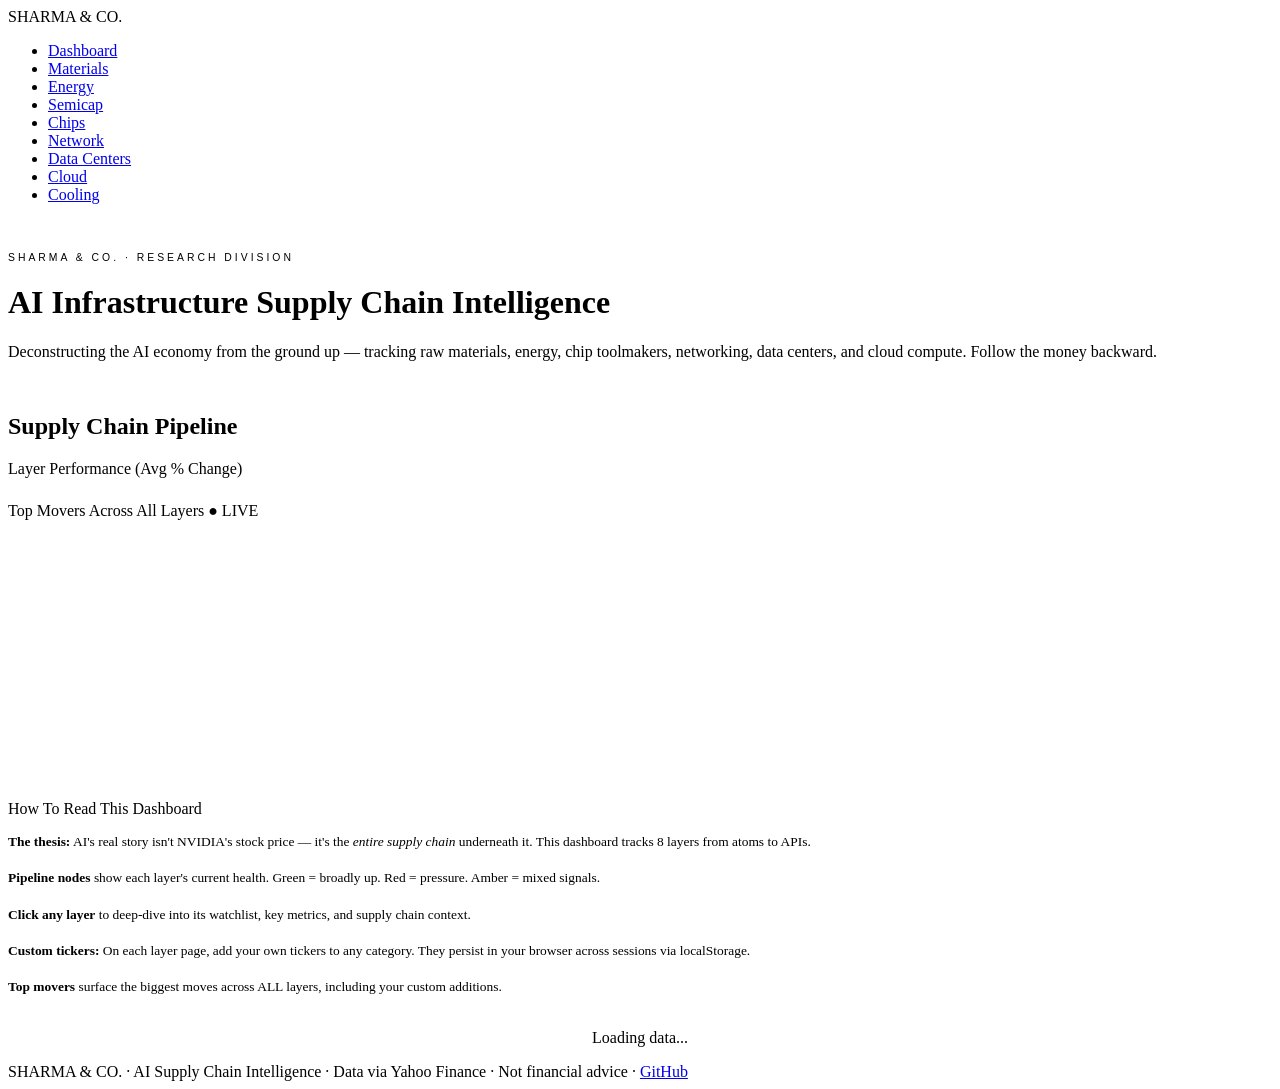
==== index.html @ 0259224d "Add files via upload" ====
<!DOCTYPE html>
<html lang="en">
<head>
  <meta charset="UTF-8">
  <meta name="viewport" content="width=device-width, initial-scale=1.0">
  <title>Sharma & Co. — AI Supply Chain Intelligence</title>
  <link rel="stylesheet" href="css/style.css">
  <style>
    .hero-visual { position:relative; padding:32px 0 16px; }
    .hero-tagline { font-family:'JetBrains Mono',monospace; font-size:0.7rem; color:var(--accent-green); text-transform:uppercase; letter-spacing:2px; margin-bottom:8px; }
    .firm-name { font-family:'IBM Plex Sans',sans-serif; font-size:0.65rem; color:var(--text-muted); text-transform:uppercase; letter-spacing:3px; margin-bottom:4px; }
    .layer-stats-grid { display:grid; grid-template-columns:repeat(4,1fr); gap:12px; }
    @media (max-width:1200px) { .layer-stats-grid { grid-template-columns:repeat(2,1fr); } }
    @media (max-width:600px) { .layer-stats-grid { grid-template-columns:1fr; } }
    .layer-stat-card { background:var(--bg-card); border:1px solid var(--border-primary); border-radius:var(--radius-md); padding:14px 16px; display:flex; align-items:center; gap:12px; transition:all var(--transition-base); text-decoration:none; color:inherit; }
    .layer-stat-card:hover { border-color:var(--border-accent); transform:translateY(-1px); }
    .layer-stat-card .lsc-icon { font-size:1.3rem; }
    .layer-stat-card .lsc-name { font-size:0.78rem; font-weight:500; color:var(--text-secondary); }
    .layer-stat-card .lsc-change { margin-left:auto; font-family:'JetBrains Mono',monospace; font-size:0.88rem; font-weight:600; }
    .custom-badge { font-family:'IBM Plex Mono',monospace; font-size:0.68rem; color:var(--accent-blue); padding:12px 0; text-align:center; }
  </style>
</head>
<body>

  <!-- TICKER STRIP -->
  <div class="ticker-strip">
    <div class="ticker-strip-inner" id="ticker-strip"></div>
  </div>

  <!-- TOP BAR -->
  <nav class="topbar">
    <div class="topbar-brand">
      <span class="dot"></span>
      <span>SHARMA & CO.</span>
    </div>
    <ul class="topbar-nav">
      <li><a href="index.html" class="active">Dashboard</a></li>
      <li><a href="pages/materials.html">Materials</a></li>
      <li><a href="pages/energy.html">Energy</a></li>
      <li><a href="pages/semicap.html">Semicap</a></li>
      <li><a href="pages/chips.html">Chips</a></li>
      <li><a href="pages/network.html">Network</a></li>
      <li><a href="pages/datacenter.html">Data Centers</a></li>
      <li><a href="pages/cloud.html">Cloud</a></li>
      <li><a href="pages/cooling.html">Cooling</a></li>
    </ul>
    <div class="topbar-clock" id="topbar-clock"></div>
  </nav>

  <!-- MAIN -->
  <main class="main-content">

    <div class="dashboard-header hero-visual">
      <div class="firm-name">Sharma & Co. · Research Division</div>
      <h1>AI Infrastructure <span>Supply Chain</span> Intelligence</h1>
      <p class="subtitle">
        Deconstructing the AI economy from the ground up — tracking raw materials, energy, 
        chip toolmakers, networking, data centers, and cloud compute. Follow the money backward.
      </p>
    </div>

    <!-- PIPELINE -->
    <div class="pipeline-section section">
      <h2>Supply Chain Pipeline</h2>
      <div class="pipeline-flow" id="pipeline-flow"></div>
    </div>

    <!-- LAYER STATS -->
    <div class="section">
      <div class="section-title">Layer Performance (Avg % Change)</div>
      <div class="layer-stats-grid" id="layer-stats-grid"></div>
    </div>

    <!-- CUSTOM TICKER COUNT -->
    <div class="custom-badge" id="custom-count-badge"></div>

    <!-- TWO COL -->
    <div class="grid-2 section">
      <div class="card">
        <div class="card-header">
          <span class="card-title">Top Movers Across All Layers</span>
          <span class="card-badge live">● LIVE</span>
        </div>
        <div id="top-movers"><div class="skeleton" style="height:280px"></div></div>
      </div>

      <div class="card">
        <div class="card-header">
          <span class="card-title">How To Read This Dashboard</span>
        </div>
        <div style="font-size:0.84rem;color:var(--text-secondary);line-height:1.7">
          <p style="margin-bottom:12px">
            <strong style="color:var(--text-primary)">The thesis:</strong> AI's real story isn't NVIDIA's stock price — 
            it's the <em>entire supply chain</em> underneath it. This dashboard tracks 8 layers from atoms to APIs.
          </p>
          <p style="margin-bottom:12px">
            <strong style="color:var(--text-primary)">Pipeline nodes</strong> show each layer's current health. 
            Green = broadly up. Red = pressure. Amber = mixed signals.
          </p>
          <p style="margin-bottom:12px">
            <strong style="color:var(--text-primary)">Click any layer</strong> to deep-dive into its watchlist, 
            key metrics, and supply chain context.
          </p>
          <p style="margin-bottom:12px">
            <strong style="color:var(--text-primary)">Custom tickers:</strong> On each layer page, add your own 
            tickers to any category. They persist in your browser across sessions via localStorage.
          </p>
          <p>
            <strong style="color:var(--text-primary)">Top movers</strong> surface the biggest moves across ALL layers, 
            including your custom additions.
          </p>
        </div>
      </div>
    </div>

    <div style="text-align:center;padding:16px 0">
      <span class="refresh-indicator">
        <span id="last-updated" style="color:var(--text-muted)">Loading data...</span>
      </span>
    </div>

  </main>

  <footer class="site-footer">
    SHARMA & CO. · AI Supply Chain Intelligence · Data via Yahoo Finance · Not financial advice ·
    <a href="https://github.com" target="_blank">GitHub</a>
  </footer>

  <script src="js/engine.js"></script>
  <script>
    (function() {
      const flow = document.getElementById('pipeline-flow');
      LAYER_ORDER.forEach((key, i) => {
        const layer = LAYERS[key];
        const node = document.createElement('a');
        node.href = `pages/${layer.slug}.html`;
        node.className = 'pipeline-node';
        node.id = `node-${key}`;
        node.style.setProperty('--node-color', layer.color);
        node.innerHTML = `
          <div class="node-icon">${layer.icon}</div>
          <div class="node-name">${layer.name}</div>
          <div class="node-tag">${layer.tag}</div>
          <div class="node-status">
            <span class="status-dot amber"></span>
            <span class="status-text mixed">loading...</span>
          </div>`;
        flow.appendChild(node);
        if (i < LAYER_ORDER.length - 1) {
          const arrow = document.createElement('span');
          arrow.className = 'pipeline-arrow';
          arrow.textContent = '→';
          flow.appendChild(arrow);
        }
      });

      const grid = document.getElementById('layer-stats-grid');
      LAYER_ORDER.forEach(key => {
        const layer = LAYERS[key];
        const card = document.createElement('a');
        card.href = `pages/${layer.slug}.html`;
        card.className = 'layer-stat-card';
        card.id = `stat-${key}`;
        const customCount = CustomTickers.get(key).length;
        const badge = customCount > 0 ? ` <span style="font-size:0.6rem;color:var(--accent-blue)">+${customCount}</span>` : '';
        card.innerHTML = `
          <span class="lsc-icon">${layer.icon}</span>
          <span class="lsc-name">${layer.name}${badge}</span>
          <span class="lsc-change"><span class="stat-value" style="font-size:0.88rem">—</span></span>`;
        grid.appendChild(card);
      });

      const strip = document.getElementById('ticker-strip');
      const tickerSymbols = LAYER_ORDER.flatMap(k => CustomTickers.getMerged(k).slice(0, 2).map(t => t.symbol));
      [...tickerSymbols, ...tickerSymbols].forEach(sym => {
        const item = document.createElement('span');
        item.className = 'ticker-item';
        item.innerHTML = `<span class="t-symbol">${sym}</span> <span class="t-price">—</span>`;
        strip.appendChild(item);
      });

      startClock();
      loadSummaryDashboard();
      setInterval(loadSummaryDashboard, 5 * 60 * 1000);
    })();
  </script>
</body>
</html>
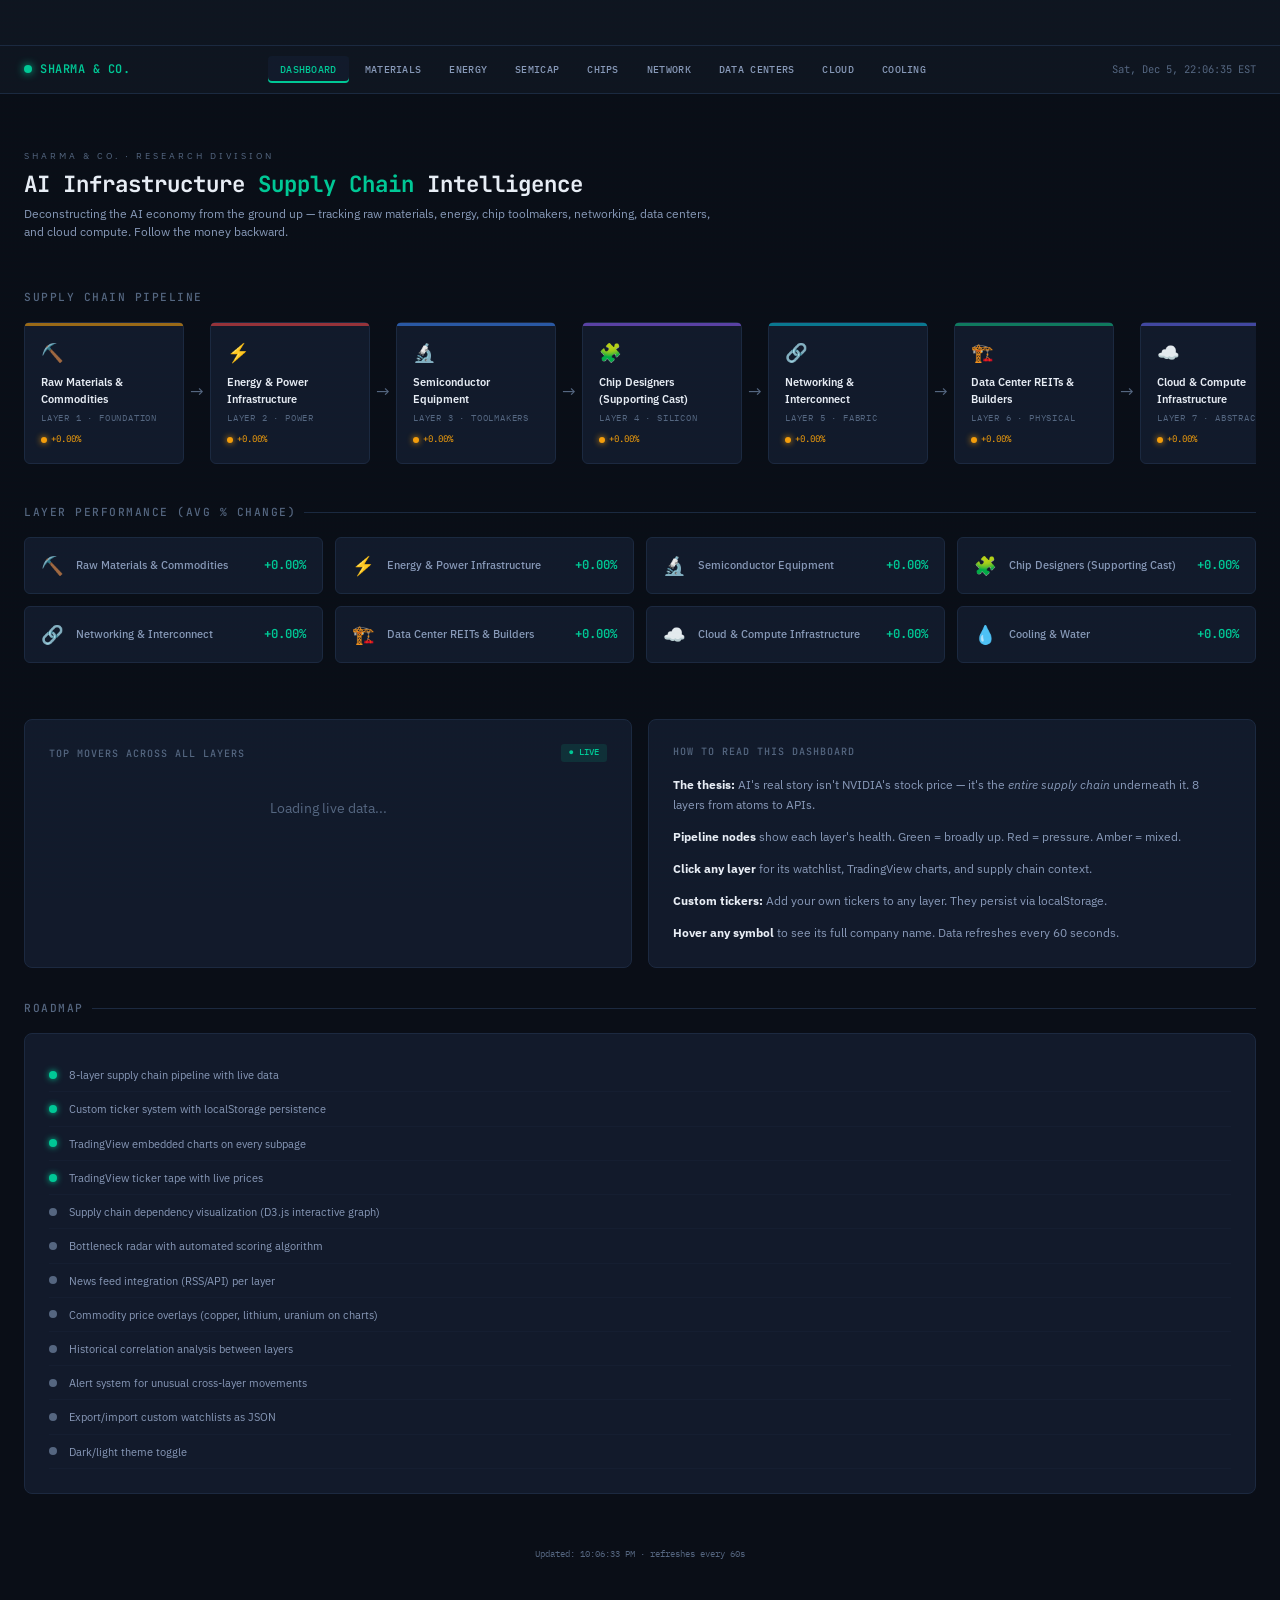
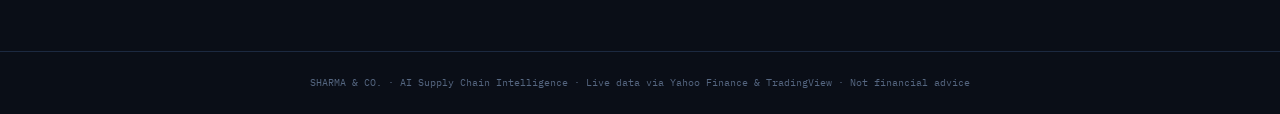
==== commit 5fe93703: "Refactor styles and update HTML structure" ====
--- a/index.html
+++ b/index.html
@@ -6,33 +6,34 @@
   <title>Sharma & Co. — AI Supply Chain Intelligence</title>
   <link rel="stylesheet" href="css/style.css">
   <style>
-    .hero-visual { position:relative; padding:32px 0 16px; }
-    .hero-tagline { font-family:'JetBrains Mono',monospace; font-size:0.7rem; color:var(--accent-green); text-transform:uppercase; letter-spacing:2px; margin-bottom:8px; }
-    .firm-name { font-family:'IBM Plex Sans',sans-serif; font-size:0.65rem; color:var(--text-muted); text-transform:uppercase; letter-spacing:3px; margin-bottom:4px; }
-    .layer-stats-grid { display:grid; grid-template-columns:repeat(4,1fr); gap:12px; }
-    @media (max-width:1200px) { .layer-stats-grid { grid-template-columns:repeat(2,1fr); } }
-    @media (max-width:600px) { .layer-stats-grid { grid-template-columns:1fr; } }
-    .layer-stat-card { background:var(--bg-card); border:1px solid var(--border-primary); border-radius:var(--radius-md); padding:14px 16px; display:flex; align-items:center; gap:12px; transition:all var(--transition-base); text-decoration:none; color:inherit; }
-    .layer-stat-card:hover { border-color:var(--border-accent); transform:translateY(-1px); }
-    .layer-stat-card .lsc-icon { font-size:1.3rem; }
-    .layer-stat-card .lsc-name { font-size:0.78rem; font-weight:500; color:var(--text-secondary); }
-    .layer-stat-card .lsc-change { margin-left:auto; font-family:'JetBrains Mono',monospace; font-size:0.88rem; font-weight:600; }
-    .custom-badge { font-family:'IBM Plex Mono',monospace; font-size:0.68rem; color:var(--accent-blue); padding:12px 0; text-align:center; }
+    .hero-visual{position:relative;padding:32px 0 16px}
+    .firm-name{font-family:'IBM Plex Sans',sans-serif;font-size:0.65rem;color:var(--text-muted);text-transform:uppercase;letter-spacing:3px;margin-bottom:4px}
+    .layer-stats-grid{display:grid;grid-template-columns:repeat(4,1fr);gap:12px}
+    @media(max-width:1200px){.layer-stats-grid{grid-template-columns:repeat(2,1fr)}}
+    @media(max-width:600px){.layer-stats-grid{grid-template-columns:1fr}}
+    .layer-stat-card{background:var(--bg-card);border:1px solid var(--border-primary);border-radius:var(--radius-md);padding:14px 16px;display:flex;align-items:center;gap:12px;transition:all var(--transition-base);text-decoration:none;color:inherit}
+    .layer-stat-card:hover{border-color:var(--border-accent);transform:translateY(-1px)}
+    .layer-stat-card .lsc-icon{font-size:1.3rem}
+    .layer-stat-card .lsc-name{font-size:0.78rem;font-weight:500;color:var(--text-secondary)}
+    .layer-stat-card .lsc-change{margin-left:auto;font-family:'JetBrains Mono',monospace;font-size:0.88rem;font-weight:600}
+    .custom-badge{font-family:'IBM Plex Mono',monospace;font-size:0.68rem;color:var(--accent-blue);padding:12px 0;text-align:center}
+    .roadmap-item{display:flex;align-items:center;gap:12px;padding:8px 0;border-bottom:1px solid rgba(28,41,64,0.3)}
+    .roadmap-item .rm-status{width:8px;height:8px;border-radius:50%;flex-shrink:0}
+    .roadmap-item .rm-text{font-size:0.82rem;color:var(--text-secondary)}
+    .rm-done{background:var(--accent-green);box-shadow:0 0 6px var(--accent-green)}
+    .rm-progress{background:var(--accent-amber);box-shadow:0 0 6px var(--accent-amber)}
+    .rm-planned{background:var(--text-muted)}
+    .tv-tape-wrapper{height:46px;overflow:hidden;border-bottom:1px solid var(--border-primary);background:var(--bg-secondary)}
   </style>
 </head>
 <body>
 
-  <!-- TICKER STRIP -->
-  <div class="ticker-strip">
-    <div class="ticker-strip-inner" id="ticker-strip"></div>
-  </div>
+  <!-- TRADINGVIEW TICKER TAPE -->
+  <div class="tv-tape-wrapper" id="tv-ticker-tape"></div>
 
   <!-- TOP BAR -->
   <nav class="topbar">
-    <div class="topbar-brand">
-      <span class="dot"></span>
-      <span>SHARMA & CO.</span>
-    </div>
+    <div class="topbar-brand"><span class="dot"></span><span>SHARMA & CO.</span></div>
     <ul class="topbar-nav">
       <li><a href="index.html" class="active">Dashboard</a></li>
       <li><a href="pages/materials.html">Materials</a></li>
@@ -47,16 +48,12 @@
     <div class="topbar-clock" id="topbar-clock"></div>
   </nav>
 
-  <!-- MAIN -->
   <main class="main-content">
 
     <div class="dashboard-header hero-visual">
       <div class="firm-name">Sharma & Co. · Research Division</div>
       <h1>AI Infrastructure <span>Supply Chain</span> Intelligence</h1>
-      <p class="subtitle">
-        Deconstructing the AI economy from the ground up — tracking raw materials, energy, 
-        chip toolmakers, networking, data centers, and cloud compute. Follow the money backward.
-      </p>
+      <p class="subtitle">Deconstructing the AI economy from the ground up — tracking raw materials, energy, chip toolmakers, networking, data centers, and cloud compute. Follow the money backward.</p>
     </div>
 
     <!-- PIPELINE -->
@@ -71,7 +68,6 @@
       <div class="layer-stats-grid" id="layer-stats-grid"></div>
     </div>
 
-    <!-- CUSTOM TICKER COUNT -->
     <div class="custom-badge" id="custom-count-badge"></div>
 
     <!-- TWO COL -->
@@ -85,103 +81,75 @@
       </div>
 
       <div class="card">
-        <div class="card-header">
-          <span class="card-title">How To Read This Dashboard</span>
-        </div>
+        <div class="card-header"><span class="card-title">How To Read This Dashboard</span></div>
         <div style="font-size:0.84rem;color:var(--text-secondary);line-height:1.7">
-          <p style="margin-bottom:12px">
-            <strong style="color:var(--text-primary)">The thesis:</strong> AI's real story isn't NVIDIA's stock price — 
-            it's the <em>entire supply chain</em> underneath it. This dashboard tracks 8 layers from atoms to APIs.
-          </p>
-          <p style="margin-bottom:12px">
-            <strong style="color:var(--text-primary)">Pipeline nodes</strong> show each layer's current health. 
-            Green = broadly up. Red = pressure. Amber = mixed signals.
-          </p>
-          <p style="margin-bottom:12px">
-            <strong style="color:var(--text-primary)">Click any layer</strong> to deep-dive into its watchlist, 
-            key metrics, and supply chain context.
-          </p>
-          <p style="margin-bottom:12px">
-            <strong style="color:var(--text-primary)">Custom tickers:</strong> On each layer page, add your own 
-            tickers to any category. They persist in your browser across sessions via localStorage.
-          </p>
-          <p>
-            <strong style="color:var(--text-primary)">Top movers</strong> surface the biggest moves across ALL layers, 
-            including your custom additions.
-          </p>
+          <p style="margin-bottom:12px"><strong style="color:var(--text-primary)">The thesis:</strong> AI's real story isn't NVIDIA's stock price — it's the <em>entire supply chain</em> underneath it. 8 layers from atoms to APIs.</p>
+          <p style="margin-bottom:12px"><strong style="color:var(--text-primary)">Pipeline nodes</strong> show each layer's health. Green = broadly up. Red = pressure. Amber = mixed.</p>
+          <p style="margin-bottom:12px"><strong style="color:var(--text-primary)">Click any layer</strong> for its watchlist, TradingView charts, and supply chain context.</p>
+          <p style="margin-bottom:12px"><strong style="color:var(--text-primary)">Custom tickers:</strong> Add your own tickers to any layer. They persist via localStorage.</p>
+          <p><strong style="color:var(--text-primary)">Hover any symbol</strong> to see its full company name. Data refreshes every 60 seconds.</p>
         </div>
       </div>
     </div>
 
-    <div style="text-align:center;padding:16px 0">
-      <span class="refresh-indicator">
-        <span id="last-updated" style="color:var(--text-muted)">Loading data...</span>
-      </span>
+    <!-- ROADMAP -->
+    <div class="section">
+      <div class="section-title">Roadmap</div>
+      <div class="card">
+        <div class="roadmap-item"><span class="rm-status rm-done"></span><span class="rm-text">8-layer supply chain pipeline with live data</span></div>
+        <div class="roadmap-item"><span class="rm-status rm-done"></span><span class="rm-text">Custom ticker system with localStorage persistence</span></div>
+        <div class="roadmap-item"><span class="rm-status rm-done"></span><span class="rm-text">TradingView embedded charts on every subpage</span></div>
+        <div class="roadmap-item"><span class="rm-status rm-done"></span><span class="rm-text">TradingView ticker tape with live prices</span></div>
+        <div class="roadmap-item"><span class="rm-status rm-planned"></span><span class="rm-text">Supply chain dependency visualization (D3.js interactive graph)</span></div>
+        <div class="roadmap-item"><span class="rm-status rm-planned"></span><span class="rm-text">Bottleneck radar with automated scoring algorithm</span></div>
+        <div class="roadmap-item"><span class="rm-status rm-planned"></span><span class="rm-text">News feed integration (RSS/API) per layer</span></div>
+        <div class="roadmap-item"><span class="rm-status rm-planned"></span><span class="rm-text">Commodity price overlays (copper, lithium, uranium on charts)</span></div>
+        <div class="roadmap-item"><span class="rm-status rm-planned"></span><span class="rm-text">Historical correlation analysis between layers</span></div>
+        <div class="roadmap-item"><span class="rm-status rm-planned"></span><span class="rm-text">Alert system for unusual cross-layer movements</span></div>
+        <div class="roadmap-item"><span class="rm-status rm-planned"></span><span class="rm-text">Export/import custom watchlists as JSON</span></div>
+        <div class="roadmap-item"><span class="rm-status rm-planned"></span><span class="rm-text">Dark/light theme toggle</span></div>
+      </div>
     </div>
 
+    <div style="text-align:center;padding:16px 0">
+      <span class="refresh-indicator"><span id="last-updated" style="color:var(--text-muted)">Connecting to live data...</span></span>
+    </div>
   </main>
 
-  <footer class="site-footer">
-    SHARMA & CO. · AI Supply Chain Intelligence · Data via Yahoo Finance · Not financial advice ·
-    <a href="https://github.com" target="_blank">GitHub</a>
-  </footer>
+  <footer class="site-footer">SHARMA & CO. · AI Supply Chain Intelligence · Live data via Yahoo Finance & TradingView · Not financial advice</footer>
 
   <script src="js/engine.js"></script>
   <script>
     (function() {
+      // TradingView ticker tape
+      renderTradingViewTicker('tv-ticker-tape');
+
+      // Pipeline
       const flow = document.getElementById('pipeline-flow');
       LAYER_ORDER.forEach((key, i) => {
-        const layer = LAYERS[key];
+        const L = LAYERS[key], lookup = buildTickerLookup();
         const node = document.createElement('a');
-        node.href = `pages/${layer.slug}.html`;
-        node.className = 'pipeline-node';
-        node.id = `node-${key}`;
-        node.style.setProperty('--node-color', layer.color);
-        node.innerHTML = `
-          <div class="node-icon">${layer.icon}</div>
-          <div class="node-name">${layer.name}</div>
-          <div class="node-tag">${layer.tag}</div>
-          <div class="node-status">
-            <span class="status-dot amber"></span>
-            <span class="status-text mixed">loading...</span>
-          </div>`;
+        node.href = `pages/${L.slug}.html`; node.className = 'pipeline-node'; node.id = `node-${key}`;
+        node.style.setProperty('--node-color', L.color);
+        node.innerHTML = `<div class="node-icon">${L.icon}</div><div class="node-name">${L.name}</div><div class="node-tag">${L.tag}</div><div class="node-status"><span class="status-dot amber"></span><span class="status-text mixed">loading...</span></div>`;
         flow.appendChild(node);
-        if (i < LAYER_ORDER.length - 1) {
-          const arrow = document.createElement('span');
-          arrow.className = 'pipeline-arrow';
-          arrow.textContent = '→';
-          flow.appendChild(arrow);
-        }
+        if (i < LAYER_ORDER.length - 1) { const a=document.createElement('span'); a.className='pipeline-arrow'; a.textContent='→'; flow.appendChild(a); }
       });
 
+      // Layer stats grid
       const grid = document.getElementById('layer-stats-grid');
       LAYER_ORDER.forEach(key => {
-        const layer = LAYERS[key];
+        const L = LAYERS[key], cc = CustomTickers.get(key).length;
+        const badge = cc > 0 ? ` <span style="font-size:0.6rem;color:var(--accent-blue)">+${cc}</span>` : '';
         const card = document.createElement('a');
-        card.href = `pages/${layer.slug}.html`;
-        card.className = 'layer-stat-card';
-        card.id = `stat-${key}`;
-        const customCount = CustomTickers.get(key).length;
-        const badge = customCount > 0 ? ` <span style="font-size:0.6rem;color:var(--accent-blue)">+${customCount}</span>` : '';
-        card.innerHTML = `
-          <span class="lsc-icon">${layer.icon}</span>
-          <span class="lsc-name">${layer.name}${badge}</span>
-          <span class="lsc-change"><span class="stat-value" style="font-size:0.88rem">—</span></span>`;
+        card.href = `pages/${L.slug}.html`; card.className = 'layer-stat-card'; card.id = `stat-${key}`;
+        card.innerHTML = `<span class="lsc-icon">${L.icon}</span><span class="lsc-name">${L.name}${badge}</span><span class="lsc-change"><span class="stat-value" style="font-size:0.88rem">…</span></span>`;
         grid.appendChild(card);
-      });
-
-      const strip = document.getElementById('ticker-strip');
-      const tickerSymbols = LAYER_ORDER.flatMap(k => CustomTickers.getMerged(k).slice(0, 2).map(t => t.symbol));
-      [...tickerSymbols, ...tickerSymbols].forEach(sym => {
-        const item = document.createElement('span');
-        item.className = 'ticker-item';
-        item.innerHTML = `<span class="t-symbol">${sym}</span> <span class="t-price">—</span>`;
-        strip.appendChild(item);
       });
 
       startClock();
       loadSummaryDashboard();
-      setInterval(loadSummaryDashboard, 5 * 60 * 1000);
+      setInterval(loadSummaryDashboard, CONFIG.REFRESH_INTERVAL);
     })();
   </script>
 </body>
--- a/css/style.css
+++ b/css/style.css
@@ -0,0 +1,789 @@
+/* ============================================
+   AI SUPPLY CHAIN DASHBOARD
+   Bloomberg Terminal / Dark Mode Aesthetic
+   ============================================ */
+
+@import url('https://fonts.googleapis.com/css2?family=JetBrains+Mono:wght@300;400;500;600;700&family=IBM+Plex+Sans:wght@300;400;500;600;700&family=IBM+Plex+Mono:wght@400;500&display=swap');
+
+:root {
+  /* Core palette */
+  --bg-primary: #0a0e17;
+  --bg-secondary: #0f1520;
+  --bg-card: #121a2b;
+  --bg-card-hover: #162036;
+  --bg-input: #0d1321;
+  --border-primary: #1c2940;
+  --border-accent: #2a3a5c;
+  --border-glow: rgba(0, 200, 150, 0.15);
+
+  /* Text */
+  --text-primary: #e8edf5;
+  --text-secondary: #8899b8;
+  --text-muted: #556680;
+  --text-label: #667a99;
+
+  /* Accent colors */
+  --accent-green: #00c896;
+  --accent-green-dim: rgba(0, 200, 150, 0.12);
+  --accent-red: #ff4d6a;
+  --accent-red-dim: rgba(255, 77, 106, 0.12);
+  --accent-blue: #3b82f6;
+  --accent-blue-dim: rgba(59, 130, 246, 0.1);
+  --accent-amber: #f59e0b;
+  --accent-amber-dim: rgba(245, 158, 11, 0.1);
+  --accent-cyan: #06b6d4;
+  --accent-purple: #a855f7;
+
+  /* Layer-specific colors */
+  --layer-materials: #f59e0b;
+  --layer-energy: #ef4444;
+  --layer-semicap: #3b82f6;
+  --layer-chips: #8b5cf6;
+  --layer-network: #06b6d4;
+  --layer-datacenter: #10b981;
+  --layer-cloud: #6366f1;
+  --layer-cooling: #0ea5e9;
+
+  /* Spacing */
+  --gap-xs: 4px;
+  --gap-sm: 8px;
+  --gap-md: 16px;
+  --gap-lg: 24px;
+  --gap-xl: 32px;
+  --gap-2xl: 48px;
+
+  /* Radius */
+  --radius-sm: 4px;
+  --radius-md: 6px;
+  --radius-lg: 8px;
+
+  /* Shadows */
+  --shadow-card: 0 1px 3px rgba(0,0,0,0.4), 0 0 0 1px var(--border-primary);
+  --shadow-glow: 0 0 20px rgba(0, 200, 150, 0.05);
+
+  /* Transitions */
+  --transition-fast: 150ms ease;
+  --transition-base: 250ms ease;
+}
+
+/* ============ RESET & BASE ============ */
+*, *::before, *::after {
+  box-sizing: border-box;
+  margin: 0;
+  padding: 0;
+}
+
+html {
+  font-size: 14px;
+  scroll-behavior: smooth;
+}
+
+body {
+  font-family: 'IBM Plex Sans', -apple-system, sans-serif;
+  background: var(--bg-primary);
+  color: var(--text-primary);
+  line-height: 1.5;
+  min-height: 100vh;
+  -webkit-font-smoothing: antialiased;
+}
+
+a {
+  color: var(--accent-green);
+  text-decoration: none;
+  transition: color var(--transition-fast);
+}
+a:hover {
+  color: #33d4aa;
+}
+
+/* ============ SCANLINE OVERLAY ============ */
+body::before {
+  content: '';
+  position: fixed;
+  top: 0; left: 0; right: 0; bottom: 0;
+  background: repeating-linear-gradient(
+    0deg,
+    transparent,
+    transparent 2px,
+    rgba(0, 200, 150, 0.008) 2px,
+    rgba(0, 200, 150, 0.008) 4px
+  );
+  pointer-events: none;
+  z-index: 9999;
+}
+
+/* ============ TOP BAR ============ */
+.topbar {
+  position: sticky;
+  top: 0;
+  z-index: 100;
+  display: flex;
+  align-items: center;
+  justify-content: space-between;
+  padding: 0 var(--gap-lg);
+  height: 48px;
+  background: var(--bg-secondary);
+  border-bottom: 1px solid var(--border-primary);
+  backdrop-filter: blur(12px);
+}
+
+.topbar-brand {
+  display: flex;
+  align-items: center;
+  gap: var(--gap-sm);
+  font-family: 'JetBrains Mono', monospace;
+  font-weight: 600;
+  font-size: 0.85rem;
+  letter-spacing: 0.5px;
+  color: var(--accent-green);
+}
+
+.topbar-brand .dot {
+  width: 8px;
+  height: 8px;
+  background: var(--accent-green);
+  border-radius: 50%;
+  animation: pulse-dot 2s ease-in-out infinite;
+  box-shadow: 0 0 8px var(--accent-green);
+}
+
+@keyframes pulse-dot {
+  0%, 100% { opacity: 1; }
+  50% { opacity: 0.4; }
+}
+
+.topbar-nav {
+  display: flex;
+  align-items: center;
+  gap: var(--gap-xs);
+  list-style: none;
+  overflow-x: auto;
+}
+
+.topbar-nav a {
+  display: block;
+  padding: 6px 12px;
+  font-family: 'IBM Plex Mono', monospace;
+  font-size: 0.72rem;
+  font-weight: 500;
+  letter-spacing: 0.3px;
+  color: var(--text-secondary);
+  border-radius: var(--radius-sm);
+  transition: all var(--transition-fast);
+  white-space: nowrap;
+  text-transform: uppercase;
+}
+
+.topbar-nav a:hover,
+.topbar-nav a.active {
+  color: var(--text-primary);
+  background: var(--bg-card);
+}
+
+.topbar-nav a.active {
+  color: var(--accent-green);
+  box-shadow: inset 0 -2px 0 var(--accent-green);
+}
+
+.topbar-clock {
+  font-family: 'JetBrains Mono', monospace;
+  font-size: 0.75rem;
+  color: var(--text-muted);
+  min-width: 180px;
+  text-align: right;
+}
+
+/* ============ MAIN LAYOUT ============ */
+.main-content {
+  max-width: 1600px;
+  margin: 0 auto;
+  padding: var(--gap-lg);
+}
+
+/* ============ HERO / HEADER ============ */
+.dashboard-header {
+  margin-bottom: var(--gap-xl);
+}
+
+.dashboard-header h1 {
+  font-family: 'JetBrains Mono', monospace;
+  font-size: 1.6rem;
+  font-weight: 700;
+  color: var(--text-primary);
+  margin-bottom: var(--gap-xs);
+}
+
+.dashboard-header h1 span {
+  color: var(--accent-green);
+}
+
+.dashboard-header .subtitle {
+  font-size: 0.85rem;
+  color: var(--text-secondary);
+  max-width: 700px;
+}
+
+/* ============ PIPELINE FLOW ============ */
+.pipeline-section {
+  margin-bottom: var(--gap-xl);
+}
+
+.pipeline-section h2 {
+  font-family: 'JetBrains Mono', monospace;
+  font-size: 0.8rem;
+  font-weight: 500;
+  color: var(--text-muted);
+  text-transform: uppercase;
+  letter-spacing: 1.5px;
+  margin-bottom: var(--gap-md);
+}
+
+.pipeline-flow {
+  display: flex;
+  align-items: stretch;
+  gap: 2px;
+  overflow-x: auto;
+  padding-bottom: var(--gap-sm);
+}
+
+.pipeline-node {
+  flex: 1;
+  min-width: 160px;
+  background: var(--bg-card);
+  border: 1px solid var(--border-primary);
+  border-radius: var(--radius-md);
+  padding: var(--gap-md);
+  cursor: pointer;
+  transition: all var(--transition-base);
+  position: relative;
+  text-decoration: none;
+  color: inherit;
+  display: flex;
+  flex-direction: column;
+}
+
+.pipeline-node::before {
+  content: '';
+  position: absolute;
+  top: 0;
+  left: 0;
+  right: 0;
+  height: 3px;
+  border-radius: var(--radius-md) var(--radius-md) 0 0;
+  background: var(--node-color);
+  opacity: 0.6;
+  transition: opacity var(--transition-base);
+}
+
+.pipeline-node:hover {
+  border-color: var(--node-color);
+  transform: translateY(-2px);
+  box-shadow: 0 4px 20px rgba(0,0,0,0.3), 0 0 15px color-mix(in srgb, var(--node-color) 15%, transparent);
+}
+
+.pipeline-node:hover::before {
+  opacity: 1;
+}
+
+.pipeline-node .node-icon {
+  font-size: 1.3rem;
+  margin-bottom: var(--gap-sm);
+}
+
+.pipeline-node .node-name {
+  font-family: 'IBM Plex Sans', sans-serif;
+  font-size: 0.8rem;
+  font-weight: 600;
+  color: var(--text-primary);
+  margin-bottom: var(--gap-xs);
+}
+
+.pipeline-node .node-tag {
+  font-family: 'IBM Plex Mono', monospace;
+  font-size: 0.65rem;
+  color: var(--text-muted);
+  text-transform: uppercase;
+  letter-spacing: 0.8px;
+}
+
+.pipeline-node .node-status {
+  margin-top: auto;
+  padding-top: var(--gap-sm);
+  display: flex;
+  align-items: center;
+  gap: var(--gap-xs);
+}
+
+.pipeline-node .status-dot {
+  width: 6px;
+  height: 6px;
+  border-radius: 50%;
+}
+.status-dot.green { background: var(--accent-green); box-shadow: 0 0 6px var(--accent-green); }
+.status-dot.amber { background: var(--accent-amber); box-shadow: 0 0 6px var(--accent-amber); }
+.status-dot.red { background: var(--accent-red); box-shadow: 0 0 6px var(--accent-red); }
+
+.pipeline-node .status-text {
+  font-family: 'JetBrains Mono', monospace;
+  font-size: 0.65rem;
+}
+.status-text.up { color: var(--accent-green); }
+.status-text.mixed { color: var(--accent-amber); }
+.status-text.down { color: var(--accent-red); }
+
+.pipeline-arrow {
+  display: flex;
+  align-items: center;
+  color: var(--text-muted);
+  font-size: 1.2rem;
+  flex-shrink: 0;
+  padding: 0 4px;
+}
+
+/* ============ GRID LAYOUTS ============ */
+.grid-2 {
+  display: grid;
+  grid-template-columns: 1fr 1fr;
+  gap: var(--gap-md);
+}
+
+.grid-3 {
+  display: grid;
+  grid-template-columns: 1fr 1fr 1fr;
+  gap: var(--gap-md);
+}
+
+.grid-4 {
+  display: grid;
+  grid-template-columns: repeat(4, 1fr);
+  gap: var(--gap-md);
+}
+
+/* ============ CARD COMPONENT ============ */
+.card {
+  background: var(--bg-card);
+  border: 1px solid var(--border-primary);
+  border-radius: var(--radius-lg);
+  padding: var(--gap-lg);
+  transition: border-color var(--transition-base);
+}
+
+.card:hover {
+  border-color: var(--border-accent);
+}
+
+.card-header {
+  display: flex;
+  align-items: center;
+  justify-content: space-between;
+  margin-bottom: var(--gap-md);
+}
+
+.card-title {
+  font-family: 'JetBrains Mono', monospace;
+  font-size: 0.72rem;
+  font-weight: 500;
+  color: var(--text-muted);
+  text-transform: uppercase;
+  letter-spacing: 1px;
+}
+
+.card-badge {
+  font-family: 'IBM Plex Mono', monospace;
+  font-size: 0.65rem;
+  padding: 2px 8px;
+  border-radius: 3px;
+  font-weight: 500;
+}
+.card-badge.live {
+  background: var(--accent-green-dim);
+  color: var(--accent-green);
+}
+
+/* ============ DATA TABLE ============ */
+.data-table {
+  width: 100%;
+  border-collapse: collapse;
+  font-size: 0.82rem;
+}
+
+.data-table thead th {
+  font-family: 'IBM Plex Mono', monospace;
+  font-size: 0.68rem;
+  font-weight: 500;
+  color: var(--text-muted);
+  text-transform: uppercase;
+  letter-spacing: 0.5px;
+  padding: var(--gap-sm) var(--gap-md);
+  text-align: left;
+  border-bottom: 1px solid var(--border-primary);
+  position: sticky;
+  top: 0;
+  background: var(--bg-card);
+}
+
+.data-table tbody tr {
+  border-bottom: 1px solid rgba(28, 41, 64, 0.5);
+  transition: background var(--transition-fast);
+}
+
+.data-table tbody tr:hover {
+  background: var(--bg-card-hover);
+}
+
+.data-table td {
+  padding: var(--gap-sm) var(--gap-md);
+  font-family: 'IBM Plex Sans', sans-serif;
+}
+
+.data-table .ticker {
+  font-family: 'JetBrains Mono', monospace;
+  font-weight: 600;
+  color: var(--text-primary);
+}
+
+.data-table .company-name {
+  color: var(--text-secondary);
+  font-size: 0.75rem;
+}
+
+.data-table .price {
+  font-family: 'JetBrains Mono', monospace;
+  font-weight: 500;
+  text-align: right;
+}
+
+.data-table .change {
+  font-family: 'JetBrains Mono', monospace;
+  font-weight: 500;
+  text-align: right;
+}
+
+.change.up { color: var(--accent-green); }
+.change.down { color: var(--accent-red); }
+
+.data-table .mcap {
+  font-family: 'JetBrains Mono', monospace;
+  color: var(--text-secondary);
+  text-align: right;
+  font-size: 0.78rem;
+}
+
+/* Sparkline cell */
+.data-table .sparkline-cell {
+  width: 80px;
+  padding: var(--gap-xs);
+}
+
+.sparkline-cell canvas {
+  display: block;
+}
+
+/* ============ STAT BOX ============ */
+.stat-box {
+  background: var(--bg-card);
+  border: 1px solid var(--border-primary);
+  border-radius: var(--radius-md);
+  padding: var(--gap-md);
+}
+
+.stat-box .stat-label {
+  font-family: 'IBM Plex Mono', monospace;
+  font-size: 0.65rem;
+  color: var(--text-muted);
+  text-transform: uppercase;
+  letter-spacing: 0.8px;
+  margin-bottom: var(--gap-xs);
+}
+
+.stat-box .stat-value {
+  font-family: 'JetBrains Mono', monospace;
+  font-size: 1.5rem;
+  font-weight: 700;
+  color: var(--text-primary);
+}
+
+.stat-box .stat-change {
+  font-family: 'JetBrains Mono', monospace;
+  font-size: 0.75rem;
+  margin-top: 2px;
+}
+
+/* ============ NEWS FEED ============ */
+.news-feed {
+  list-style: none;
+}
+
+.news-feed li {
+  padding: var(--gap-sm) 0;
+  border-bottom: 1px solid rgba(28, 41, 64, 0.4);
+  display: flex;
+  gap: var(--gap-md);
+  align-items: flex-start;
+}
+
+.news-feed .news-time {
+  font-family: 'JetBrains Mono', monospace;
+  font-size: 0.68rem;
+  color: var(--text-muted);
+  white-space: nowrap;
+  min-width: 50px;
+}
+
+.news-feed .news-text {
+  font-size: 0.82rem;
+  color: var(--text-secondary);
+  line-height: 1.4;
+}
+
+.news-feed .news-tag {
+  font-family: 'IBM Plex Mono', monospace;
+  font-size: 0.6rem;
+  padding: 1px 6px;
+  border-radius: 2px;
+  text-transform: uppercase;
+  font-weight: 500;
+  margin-left: auto;
+  white-space: nowrap;
+}
+
+/* ============ LAYER HEALTH INDICATORS ============ */
+.health-bar {
+  display: flex;
+  align-items: center;
+  gap: var(--gap-sm);
+  padding: var(--gap-sm) 0;
+}
+
+.health-bar .health-segment {
+  flex: 1;
+  height: 4px;
+  border-radius: 2px;
+  background: var(--border-primary);
+  position: relative;
+  overflow: hidden;
+}
+
+.health-bar .health-fill {
+  position: absolute;
+  top: 0; left: 0; bottom: 0;
+  border-radius: 2px;
+  transition: width 1s ease;
+}
+
+/* ============ SUBPAGE LAYOUT ============ */
+.subpage-header {
+  display: flex;
+  align-items: flex-start;
+  gap: var(--gap-lg);
+  margin-bottom: var(--gap-xl);
+  padding-bottom: var(--gap-lg);
+  border-bottom: 1px solid var(--border-primary);
+}
+
+.subpage-header .layer-icon {
+  font-size: 2.5rem;
+  line-height: 1;
+}
+
+.subpage-header h1 {
+  font-family: 'JetBrains Mono', monospace;
+  font-size: 1.4rem;
+  font-weight: 700;
+  color: var(--text-primary);
+  margin-bottom: var(--gap-xs);
+}
+
+.subpage-header .layer-desc {
+  font-size: 0.88rem;
+  color: var(--text-secondary);
+  max-width: 600px;
+  line-height: 1.6;
+}
+
+.subpage-header .layer-tag {
+  font-family: 'IBM Plex Mono', monospace;
+  font-size: 0.65rem;
+  color: var(--text-muted);
+  text-transform: uppercase;
+  letter-spacing: 1px;
+  margin-top: var(--gap-sm);
+}
+
+.supply-chain-context {
+  background: var(--bg-secondary);
+  border: 1px solid var(--border-primary);
+  border-left: 3px solid var(--node-color, var(--accent-green));
+  border-radius: var(--radius-md);
+  padding: var(--gap-md) var(--gap-lg);
+  margin-bottom: var(--gap-xl);
+  display: flex;
+  gap: var(--gap-xl);
+}
+
+.supply-chain-context .ctx-block {
+  flex: 1;
+}
+
+.supply-chain-context .ctx-label {
+  font-family: 'IBM Plex Mono', monospace;
+  font-size: 0.65rem;
+  color: var(--text-muted);
+  text-transform: uppercase;
+  letter-spacing: 0.8px;
+  margin-bottom: var(--gap-xs);
+}
+
+.supply-chain-context .ctx-value {
+  font-size: 0.82rem;
+  color: var(--text-secondary);
+}
+
+/* ============ TICKER STRIP ============ */
+.ticker-strip {
+  background: var(--bg-secondary);
+  border-bottom: 1px solid var(--border-primary);
+  overflow: hidden;
+  height: 32px;
+  display: flex;
+  align-items: center;
+}
+
+.ticker-strip-inner {
+  display: flex;
+  gap: var(--gap-xl);
+  animation: ticker-scroll 60s linear infinite;
+  white-space: nowrap;
+}
+
+.ticker-item {
+  display: flex;
+  align-items: center;
+  gap: var(--gap-sm);
+  font-family: 'JetBrains Mono', monospace;
+  font-size: 0.72rem;
+}
+
+.ticker-item .t-symbol {
+  color: var(--text-primary);
+  font-weight: 600;
+}
+
+.ticker-item .t-price {
+  color: var(--text-secondary);
+}
+
+@keyframes ticker-scroll {
+  0% { transform: translateX(0); }
+  100% { transform: translateX(-50%); }
+}
+
+/* ============ TRADINGVIEW WIDGET WRAPPER ============ */
+.tv-widget-wrapper {
+  background: var(--bg-card);
+  border: 1px solid var(--border-primary);
+  border-radius: var(--radius-lg);
+  overflow: hidden;
+  height: 400px;
+}
+
+/* ============ LOADING STATES ============ */
+.skeleton {
+  background: linear-gradient(90deg, var(--bg-card) 25%, var(--bg-card-hover) 50%, var(--bg-card) 75%);
+  background-size: 200% 100%;
+  animation: skeleton-pulse 1.5s ease infinite;
+  border-radius: var(--radius-sm);
+}
+
+@keyframes skeleton-pulse {
+  0% { background-position: 200% 0; }
+  100% { background-position: -200% 0; }
+}
+
+/* ============ RESPONSIVE ============ */
+@media (max-width: 1200px) {
+  .grid-4 { grid-template-columns: repeat(2, 1fr); }
+  .pipeline-flow { flex-wrap: wrap; }
+  .pipeline-arrow { display: none; }
+  .pipeline-node { min-width: calc(50% - 10px); }
+}
+
+@media (max-width: 768px) {
+  .topbar { padding: 0 var(--gap-md); }
+  .topbar-nav { display: none; }
+  .topbar-clock { display: none; }
+  .main-content { padding: var(--gap-md); }
+  .grid-2, .grid-3, .grid-4 { grid-template-columns: 1fr; }
+  .pipeline-node { min-width: 100%; }
+  .supply-chain-context { flex-direction: column; gap: var(--gap-md); }
+  .dashboard-header h1 { font-size: 1.2rem; }
+}
+
+/* ============ FOOTER ============ */
+.site-footer {
+  margin-top: var(--gap-2xl);
+  padding: var(--gap-lg);
+  border-top: 1px solid var(--border-primary);
+  text-align: center;
+  font-family: 'IBM Plex Mono', monospace;
+  font-size: 0.68rem;
+  color: var(--text-muted);
+}
+
+/* ============ SECTION SPACING ============ */
+.section {
+  margin-bottom: var(--gap-xl);
+}
+
+.section-title {
+  font-family: 'JetBrains Mono', monospace;
+  font-size: 0.8rem;
+  font-weight: 500;
+  color: var(--text-muted);
+  text-transform: uppercase;
+  letter-spacing: 1.5px;
+  margin-bottom: var(--gap-md);
+  display: flex;
+  align-items: center;
+  gap: var(--gap-sm);
+}
+
+.section-title::after {
+  content: '';
+  flex: 1;
+  height: 1px;
+  background: var(--border-primary);
+}
+
+/* ============ MOBILE NAV HAMBURGER ============ */
+.mobile-nav-toggle {
+  display: none;
+  background: none;
+  border: none;
+  color: var(--text-secondary);
+  font-size: 1.4rem;
+  cursor: pointer;
+  padding: var(--gap-xs);
+}
+
+@media (max-width: 768px) {
+  .mobile-nav-toggle { display: block; }
+}
+
+/* ============ REFRESH INDICATOR ============ */
+.refresh-indicator {
+  display: inline-flex;
+  align-items: center;
+  gap: var(--gap-xs);
+  font-family: 'IBM Plex Mono', monospace;
+  font-size: 0.65rem;
+  color: var(--text-muted);
+}
+
+.refresh-indicator .spin {
+  animation: spin 1s linear infinite;
+}
+
+@keyframes spin {
+  100% { transform: rotate(360deg); }
+}
